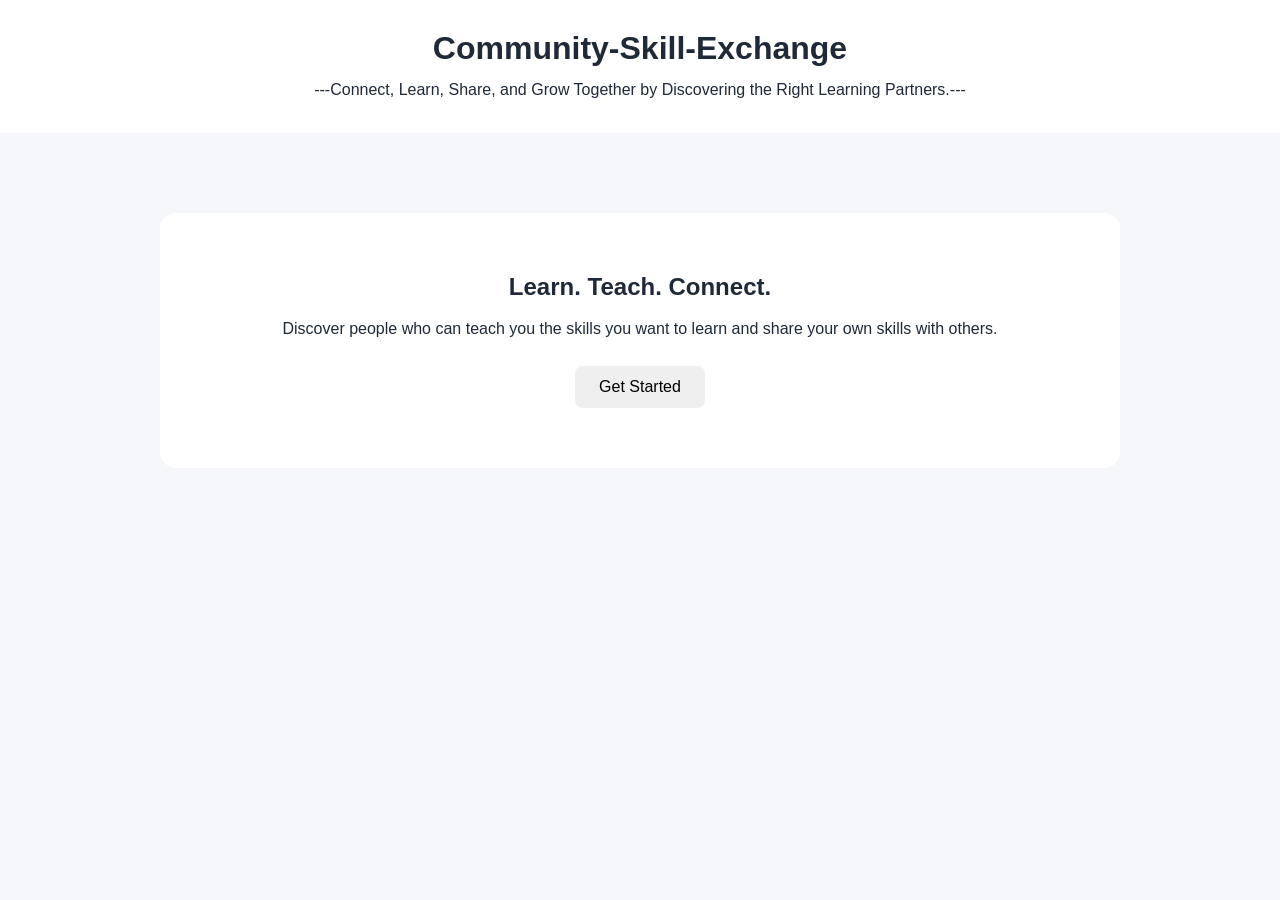
==== index.html @ 58f47a91 "feat: create project foundation" ====
<!DOCTYPE html>
<html lang="en">
<head>
    <meta charset="UTF-8">
    <meta name="viewport" content="width=device-width, initial-scale=1.0">

    <title>SkillConnect</title>

    <link rel="stylesheet" href="css/style.css">
</head>

<body>

    <header>
        <h1>Community-Skill-Exchange</h1>
        <p>
            ---Connect, Learn, Share, and Grow Together by Discovering the Right Learning Partners.---

        </p>
    </header>

    <main>
        <section>
            <h2>Learn. Teach. Connect.</h2>

            <p>
                Discover people who can teach you the skills
                you want to learn and share your own skills
                with others.
            </p>

            <button>Get Started</button>
        </section>
    </main>

    <script src="js/app.js"></script>

</body>
</html>
---- css/style.css ----
* {
    margin: 0;
    padding: 0;
    box-sizing: border-box;
}

body {
    font-family: Arial, sans-serif;
    background: #f5f7fb;
    color: #1f2937;
}

header {
    padding: 30px;
    text-align: center;
    background: #ffffff;
}

main {
    max-width: 1000px;
    margin: 60px auto;
    padding: 20px;
}

section {
    text-align: center;
    padding: 60px 20px;
    background: #ffffff;
    border-radius: 16px;
}

h1 {
    margin-bottom: 10px;
}

h2 {
    margin-bottom: 15px;
}

p {
    line-height: 1.6;
}

button {
    margin-top: 25px;
    padding: 12px 24px;
    border: none;
    border-radius: 8px;
    cursor: pointer;
    font-size: 16px;
}
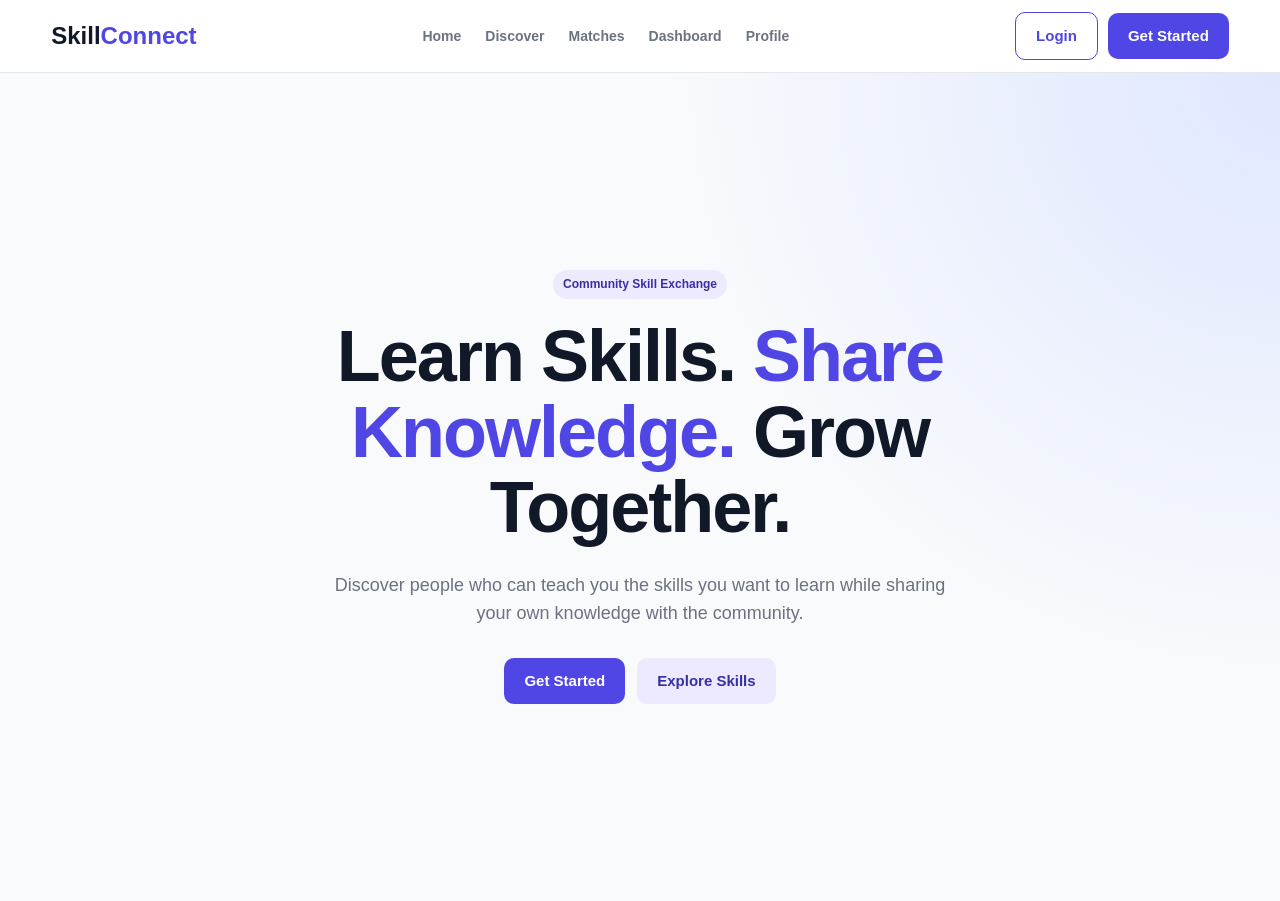
==== commit 9fca4d4d: "feat: add project foundation and navigation" ====
--- a/index.html
+++ b/index.html
@@ -1,39 +1,72 @@
 <!DOCTYPE html>
 <html lang="en">
+
 <head>
     <meta charset="UTF-8">
     <meta name="viewport" content="width=device-width, initial-scale=1.0">
 
-    <title>SkillConnect</title>
+    <title>Community-Skill-Exchange | Learn. Teach. Connect.</title>
 
     <link rel="stylesheet" href="css/style.css">
+    <link rel="stylesheet" href="css/components.css">
+    <link rel="stylesheet" href="css/responsive.css">
 </head>
 
 <body>
 
-    <header>
-        <h1>Community-Skill-Exchange</h1>
-        <p>
-            ---Connect, Learn, Share, and Grow Together by Discovering the Right Learning Partners.---
+    <!-- Navigation -->
+    <div id="navbar"></div>
 
-        </p>
-    </header>
+    <!-- Hero -->
+    <main>
 
-    <main>
-        <section>
-            <h2>Learn. Teach. Connect.</h2>
+        <section class="hero">
 
-            <p>
-                Discover people who can teach you the skills
-                you want to learn and share your own skills
-                with others.
-            </p>
+            <div class="container">
 
-            <button>Get Started</button>
+                <div class="hero-content">
+
+                    <span class="badge badge-primary">
+                        Community Skill Exchange
+                    </span>
+
+                    <h1>
+                        Learn Skills.
+                        <span>Share Knowledge.</span>
+                        Grow Together.
+                    </h1>
+
+                    <p>
+                        Discover people who can teach you the skills
+                        you want to learn while sharing your own
+                        knowledge with the community.
+                    </p>
+
+                    <div class="hero-actions">
+
+                        <a href="register.html"
+                           class="btn btn-primary">
+                            Get Started
+                        </a>
+
+                        <a href="discover.html"
+                           class="btn btn-secondary">
+                            Explore Skills
+                        </a>
+
+                    </div>
+
+                </div>
+
+            </div>
+
         </section>
+
     </main>
 
-    <script src="js/app.js"></script>
+    <!-- JavaScript -->
+    <script src="js/common.js"></script>
 
 </body>
+
 </html>
--- a/css/style.css
+++ b/css/style.css
@@ -1,51 +1,276 @@
+/* =====================================================
+   SKILLCONNECT - GLOBAL STYLES
+   Community Skill Exchange & Learning Network
+   ===================================================== */
+
 * {
     margin: 0;
     padding: 0;
     box-sizing: border-box;
 }
 
+:root {
+    --primary: #4f46e5;
+    --primary-dark: #3730a3;
+    --secondary: #7c3aed;
+
+    --background: #f8fafc;
+    --surface: #ffffff;
+
+    --text-primary: #111827;
+    --text-secondary: #6b7280;
+
+    --border: #e5e7eb;
+
+    --success: #16a34a;
+    --warning: #f59e0b;
+    --danger: #dc2626;
+
+    --radius-sm: 6px;
+    --radius-md: 10px;
+    --radius-lg: 16px;
+
+    --shadow-sm: 0 2px 8px rgba(0, 0, 0, 0.05);
+    --shadow-md: 0 8px 24px rgba(0, 0, 0, 0.08);
+
+    --container: 1200px;
+}
+
+html {
+    scroll-behavior: smooth;
+}
+
 body {
-    font-family: Arial, sans-serif;
-    background: #f5f7fb;
-    color: #1f2937;
-}
-
-header {
-    padding: 30px;
+    font-family: Arial, Helvetica, sans-serif;
+    background: var(--background);
+    color: var(--text-primary);
+    line-height: 1.6;
+}
+
+/* Container */
+
+.container {
+    width: min(92%, var(--container));
+    margin: 0 auto;
+}
+
+/* Links */
+
+a {
+    color: inherit;
+    text-decoration: none;
+}
+
+/* Buttons */
+
+.btn {
+    display: inline-flex;
+    align-items: center;
+    justify-content: center;
+    gap: 8px;
+
+    padding: 11px 20px;
+
+    border: none;
+    border-radius: var(--radius-md);
+
+    font-size: 15px;
+    font-weight: 600;
+
+    cursor: pointer;
+
+    transition: 0.2s ease;
+}
+
+.btn-primary {
+    background: var(--primary);
+    color: white;
+}
+
+.btn-primary:hover {
+    background: var(--primary-dark);
+    transform: translateY(-1px);
+}
+
+.btn-secondary {
+    background: #ede9fe;
+    color: var(--primary-dark);
+}
+
+.btn-outline {
+    background: transparent;
+    color: var(--primary);
+    border: 1px solid var(--primary);
+}
+
+/* Cards */
+
+.card {
+    background: var(--surface);
+    border: 1px solid var(--border);
+    border-radius: var(--radius-lg);
+    padding: 24px;
+    box-shadow: var(--shadow-sm);
+}
+
+/* Forms */
+
+.form-group {
+    margin-bottom: 18px;
+}
+
+.form-label {
+    display: block;
+    margin-bottom: 7px;
+    font-weight: 600;
+}
+
+.form-input,
+.form-select,
+.form-textarea {
+    width: 100%;
+    padding: 12px 14px;
+
+    border: 1px solid var(--border);
+    border-radius: var(--radius-md);
+
+    background: white;
+    color: var(--text-primary);
+
+    font-size: 15px;
+    outline: none;
+
+    transition: 0.2s ease;
+}
+
+.form-input:focus,
+.form-select:focus,
+.form-textarea:focus {
+    border-color: var(--primary);
+    box-shadow: 0 0 0 3px rgba(79, 70, 229, 0.1);
+}
+
+.form-textarea {
+    min-height: 120px;
+    resize: vertical;
+}
+
+/* Page header */
+
+.page-header {
+    margin-bottom: 30px;
+}
+
+.page-header h1 {
+    font-size: 30px;
+    margin-bottom: 6px;
+}
+
+.page-header p {
+    color: var(--text-secondary);
+}
+
+/* Badge */
+
+.badge {
+    display: inline-flex;
+    padding: 5px 10px;
+    border-radius: 999px;
+    font-size: 12px;
+    font-weight: 600;
+}
+
+.badge-primary {
+    background: #ede9fe;
+    color: var(--primary-dark);
+}
+
+.badge-success {
+    background: #dcfce7;
+    color: #166534;
+}
+
+/* Utilities */
+
+.text-center {
     text-align: center;
-    background: #ffffff;
-}
-
-main {
-    max-width: 1000px;
-    margin: 60px auto;
-    padding: 20px;
-}
-
-section {
+}
+
+.text-muted {
+    color: var(--text-secondary);
+}
+
+.hidden {
+    display: none !important;
+}
+/* =====================================================
+   HERO
+   ===================================================== */
+
+.hero {
+    min-height: calc(100vh - 72px);
+
+    display: flex;
+    align-items: center;
+
+    background:
+        radial-gradient(
+            circle at top right,
+            #e0e7ff,
+            transparent 40%
+        );
+}
+
+.hero-content {
+    max-width: 760px;
     text-align: center;
-    padding: 60px 20px;
-    background: #ffffff;
-    border-radius: 16px;
-}
-
-h1 {
-    margin-bottom: 10px;
-}
-
-h2 {
-    margin-bottom: 15px;
-}
-
-p {
-    line-height: 1.6;
-}
-
-button {
-    margin-top: 25px;
-    padding: 12px 24px;
-    border: none;
-    border-radius: 8px;
-    cursor: pointer;
-    font-size: 16px;
+    margin: 0 auto;
+}
+
+.hero h1 {
+    margin-top: 20px;
+    font-size: clamp(42px, 6vw, 72px);
+    line-height: 1.05;
+    letter-spacing: -2px;
+}
+
+.hero h1 span {
+    color: var(--primary);
+}
+
+.hero p {
+    max-width: 650px;
+    margin: 25px auto;
+    color: var(--text-secondary);
+    font-size: 18px;
+}
+
+.hero-actions {
+    display: flex;
+    justify-content: center;
+    gap: 12px;
+    margin-top: 30px;
+}
+
+@media (max-width: 600px) {
+
+    .hero {
+        min-height: calc(100vh - 64px);
+    }
+
+    .hero h1 {
+        font-size: 42px;
+    }
+
+    .hero p {
+        font-size: 16px;
+    }
+
+    .hero-actions {
+        flex-direction: column;
+    }
+
+    .hero-actions .btn {
+        width: 100%;
+    }
 }
--- a/css/components.css
+++ b/css/components.css
@@ -0,0 +1,54 @@
+/* =====================================================
+   NAVBAR
+   ===================================================== */
+
+.navbar {
+    background: #ffffff;
+    border-bottom: 1px solid var(--border);
+    position: sticky;
+    top: 0;
+    z-index: 1000;
+}
+
+.navbar-content {
+    min-height: 72px;
+
+    display: flex;
+    align-items: center;
+    justify-content: space-between;
+
+    gap: 30px;
+}
+
+.logo {
+    font-size: 24px;
+    font-weight: 800;
+    color: var(--text-primary);
+}
+
+.logo span {
+    color: var(--primary);
+}
+
+.nav-links {
+    display: flex;
+    align-items: center;
+    gap: 24px;
+}
+
+.nav-links a {
+    color: var(--text-secondary);
+    font-size: 14px;
+    font-weight: 600;
+    transition: 0.2s ease;
+}
+
+.nav-links a:hover {
+    color: var(--primary);
+}
+
+.nav-actions {
+    display: flex;
+    align-items: center;
+    gap: 10px;
+}
--- a/css/responsive.css
+++ b/css/responsive.css
@@ -0,0 +1,29 @@
+@media (max-width: 900px) {
+
+    .nav-links {
+        display: none;
+    }
+
+    .navbar-content {
+        min-height: 64px;
+    }
+
+    .page-header h1 {
+        font-size: 26px;
+    }
+}
+
+@media (max-width: 500px) {
+
+    .nav-actions .btn-outline {
+        display: none;
+    }
+
+    .logo {
+        font-size: 20px;
+    }
+
+    .card {
+        padding: 18px;
+    }
+}
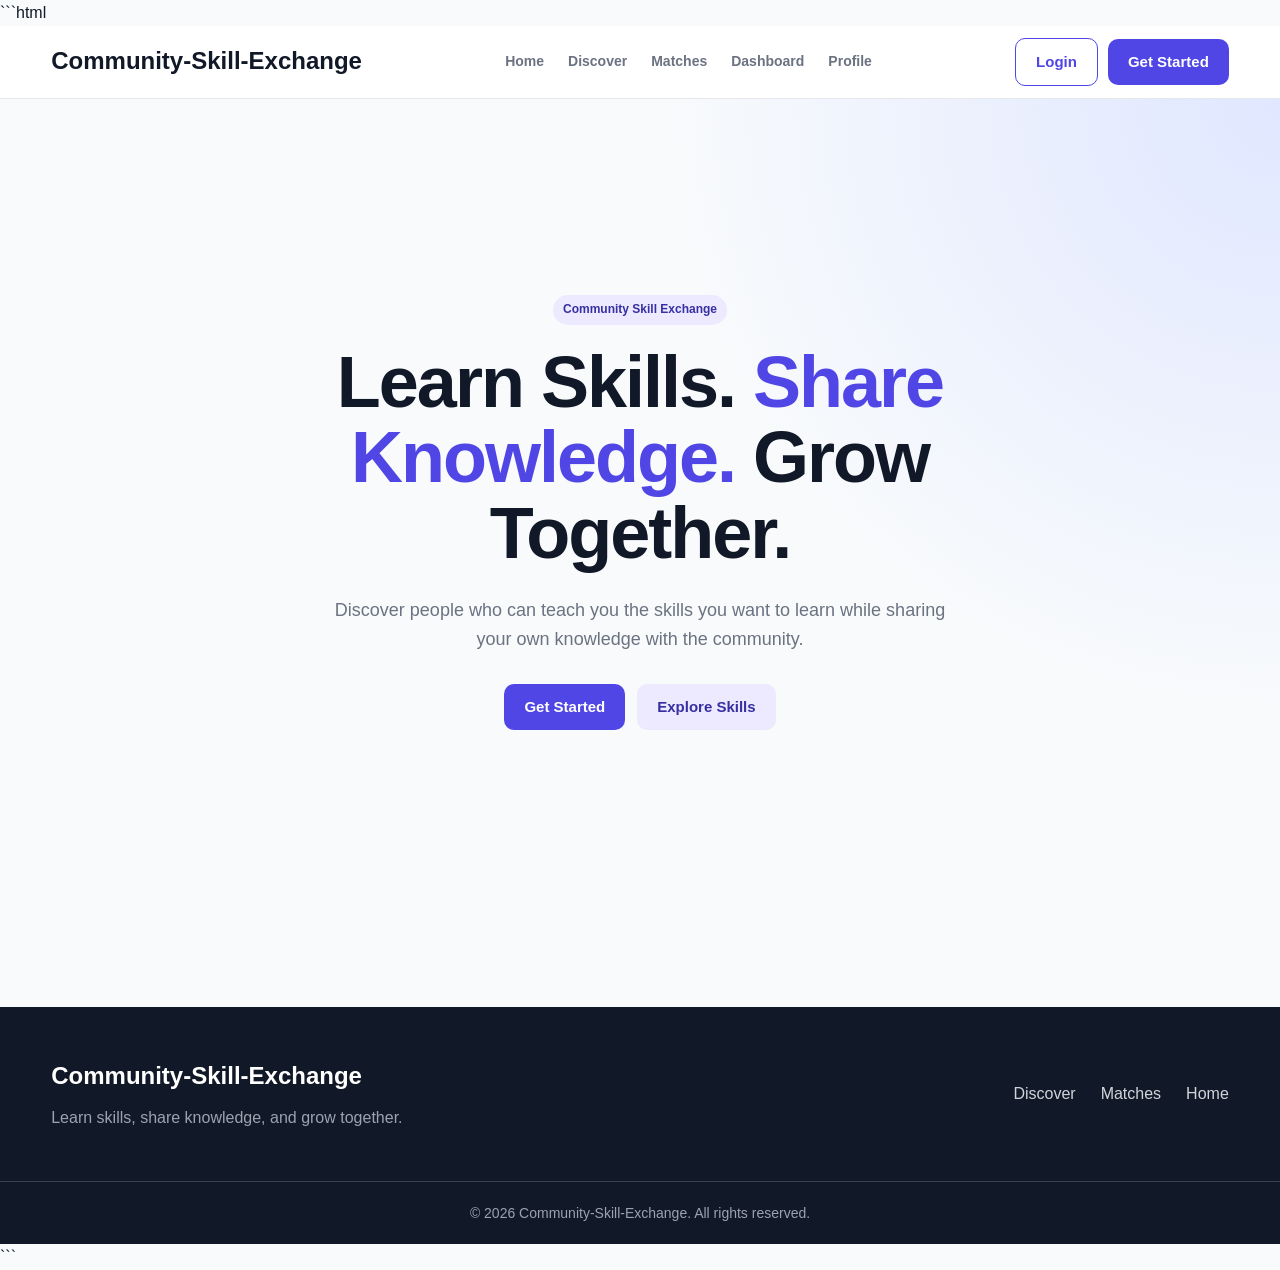
==== commit 2f154707: "chore: finalize project branding and foundation" ====
--- a/index.html
+++ b/index.html
@@ -1,3 +1,4 @@
+```html
 <!DOCTYPE html>
 <html lang="en">
 
@@ -17,7 +18,7 @@
     <!-- Navigation -->
     <div id="navbar"></div>
 
-    <!-- Hero -->
+    <!-- Hero Section -->
     <main>
 
         <section class="hero">
@@ -64,9 +65,15 @@
 
     </main>
 
+    <!-- Footer -->
+    <div id="footer"></div>
+
     <!-- JavaScript -->
+    <script src="js/storage.js"></script>
     <script src="js/common.js"></script>
+    <script src="js/app.js"></script>
 
 </body>
 
-</html>+</html>
+```
--- a/css/components.css
+++ b/css/components.css
@@ -51,4 +51,56 @@
     display: flex;
     align-items: center;
     gap: 10px;
+}
+/* =====================================================
+   FOOTER
+   ===================================================== */
+
+.footer {
+    margin-top: 80px;
+    background: #111827;
+    color: #ffffff;
+}
+
+.footer-content {
+    padding: 50px 0;
+
+    display: flex;
+    justify-content: space-between;
+    gap: 40px;
+}
+
+.footer .logo {
+    color: #ffffff;
+}
+
+.footer p {
+    margin-top: 10px;
+    color: #9ca3af;
+}
+
+.footer-links {
+    display: flex;
+    gap: 25px;
+    align-items: center;
+}
+
+.footer-links a {
+    color: #d1d5db;
+    transition: 0.2s ease;
+}
+
+.footer-links a:hover {
+    color: #ffffff;
+}
+
+.footer-bottom {
+    border-top: 1px solid #374151;
+    padding: 20px;
+    text-align: center;
+}
+
+.footer-bottom p {
+    margin: 0;
+    font-size: 14px;
 }
--- a/css/responsive.css
+++ b/css/responsive.css
@@ -26,4 +26,15 @@
     .card {
         padding: 18px;
     }
+}
+@media (max-width: 700px) {
+
+    .footer-content {
+        flex-direction: column;
+    }
+
+    .footer-links {
+        flex-wrap: wrap;
+        gap: 15px;
+    }
 }
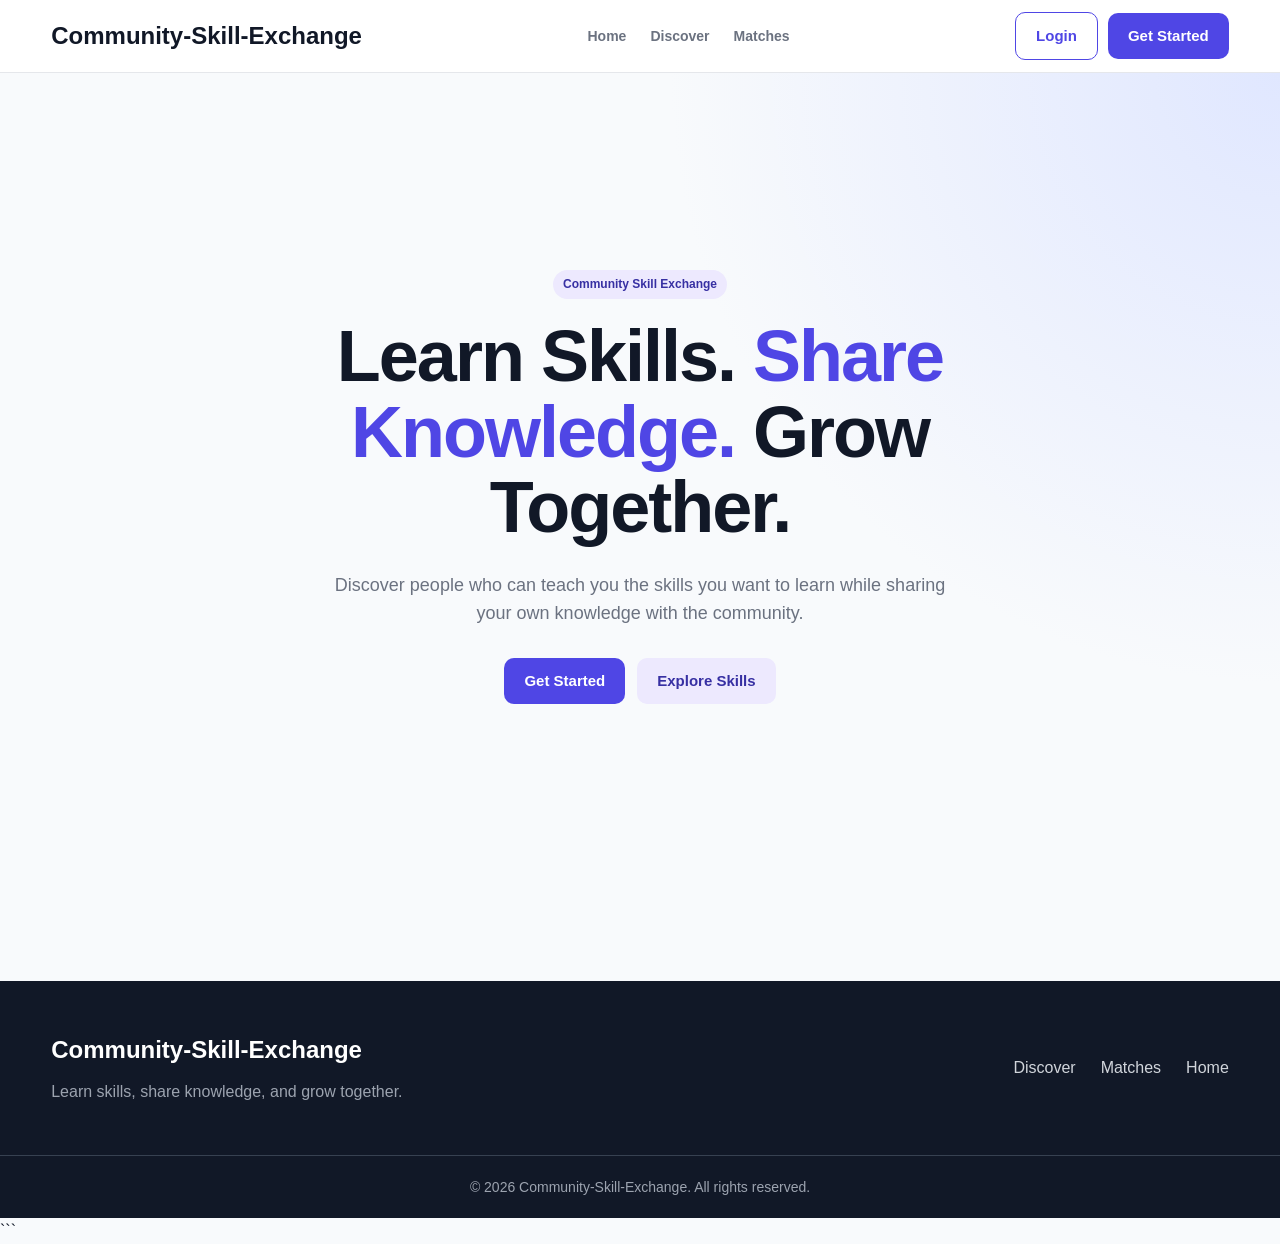
==== commit 2cf52b86: "Complete authentication system" ====
--- a/index.html
+++ b/index.html
@@ -1,4 +1,4 @@
-```html
+
 <!DOCTYPE html>
 <html lang="en">
 
--- a/css/components.css
+++ b/css/components.css
@@ -103,4 +103,419 @@
 .footer-bottom p {
     margin: 0;
     font-size: 14px;
+}
+/* =====================================================
+   AUTHENTICATION
+   ===================================================== */
+
+.auth-page {
+    min-height: calc(100vh - 72px);
+
+    display: flex;
+    align-items: center;
+
+    padding: 60px 0;
+
+    background:
+        radial-gradient(
+            circle at top left,
+            #e0e7ff,
+            transparent 35%
+        );
+}
+
+.auth-container {
+    max-width: 1050px;
+    margin: 0 auto;
+
+    display: grid;
+    grid-template-columns: 1fr 1fr;
+
+    gap: 60px;
+    align-items: center;
+}
+
+
+/* Authentication information */
+
+.auth-info {
+    padding: 20px;
+}
+
+.auth-info h1 {
+    margin-top: 20px;
+
+    font-size: clamp(42px, 5vw, 64px);
+    line-height: 1.05;
+    letter-spacing: -2px;
+}
+
+.auth-info h1 span {
+    color: var(--primary);
+}
+
+.auth-info > p {
+    margin-top: 24px;
+
+    max-width: 500px;
+
+    color: var(--text-secondary);
+    font-size: 17px;
+}
+
+
+/* Benefits */
+
+.auth-benefits {
+    margin-top: 35px;
+
+    display: flex;
+    flex-direction: column;
+    gap: 20px;
+}
+
+.benefit-item {
+    display: flex;
+    gap: 14px;
+    align-items: flex-start;
+}
+
+.benefit-icon {
+    width: 30px;
+    height: 30px;
+
+    display: flex;
+    align-items: center;
+    justify-content: center;
+
+    flex-shrink: 0;
+
+    border-radius: 50%;
+
+    background: #ede9fe;
+    color: var(--primary);
+
+    font-weight: 700;
+}
+
+.benefit-item h3 {
+    font-size: 16px;
+    margin-bottom: 3px;
+}
+
+.benefit-item p {
+    color: var(--text-secondary);
+    font-size: 14px;
+}
+
+
+/* Authentication card */
+
+.auth-card {
+    background: var(--surface);
+
+    padding: 38px;
+
+    border: 1px solid var(--border);
+    border-radius: var(--radius-lg);
+
+    box-shadow: var(--shadow-md);
+}
+
+.auth-header {
+    margin-bottom: 28px;
+}
+
+.auth-header h2 {
+    font-size: 28px;
+    margin-bottom: 6px;
+}
+
+.auth-header p {
+    color: var(--text-secondary);
+}
+
+
+/* Checkbox */
+
+.form-checkbox {
+    display: flex;
+    align-items: flex-start;
+    gap: 9px;
+
+    margin-bottom: 20px;
+
+    font-size: 14px;
+    color: var(--text-secondary);
+}
+
+.form-checkbox input {
+    margin-top: 4px;
+}
+
+
+/* Submit button */
+
+.auth-submit {
+    width: 100%;
+}
+
+
+/* Authentication messages */
+
+.auth-message {
+    min-height: 20px;
+
+    margin-bottom: 15px;
+
+    font-size: 14px;
+    font-weight: 600;
+}
+
+.auth-message.success {
+    color: var(--success);
+}
+
+.auth-message.error {
+    color: var(--danger);
+}
+
+
+/* Authentication footer */
+
+.auth-footer {
+    margin-top: 25px;
+
+    padding-top: 20px;
+
+    border-top: 1px solid var(--border);
+
+    text-align: center;
+}
+
+.auth-footer p {
+    color: var(--text-secondary);
+    font-size: 14px;
+}
+
+.auth-footer a {
+    color: var(--primary);
+    font-weight: 600;
+}
+/* =====================================================
+   LOGIN PAGE
+   ===================================================== */
+
+/* =====================================================
+   AUTH SECTION
+   ===================================================== */
+
+.auth-section {
+    min-height: calc(100vh - 140px);
+    display: flex;
+    align-items: center;
+    justify-content: center;
+    padding: 60px 20px;
+}
+
+/* =====================================================
+   AUTHENTICATION LAYOUT
+   ===================================================== */
+
+.auth-page {
+    min-height: calc(100vh - 140px);
+    padding: 60px 20px;
+    display: flex;
+    align-items: center;
+}
+
+.auth-page .auth-container {
+    width: 100%;
+    max-width: 1050px;
+    margin: 0 auto;
+
+    display: grid;
+    grid-template-columns: 1fr 420px;
+    gap: 70px;
+    align-items: center;
+}
+
+/* Left information section */
+
+.auth-info {
+    padding: 20px;
+}
+
+.auth-info h1 {
+    font-size: 4rem;
+    line-height: 1.05;
+    margin: 25px 0;
+}
+
+.auth-info h1 span {
+    color: var(--primary-color);
+}
+
+.auth-info > p {
+    max-width: 560px;
+    font-size: 1.05rem;
+    line-height: 1.7;
+    color: var(--text-secondary);
+}
+
+/* Benefits */
+
+.auth-benefits {
+    margin-top: 35px;
+}
+
+.benefit-item {
+    display: flex;
+    gap: 15px;
+    margin-bottom: 22px;
+}
+
+.benefit-icon {
+    width: 32px;
+    height: 32px;
+    flex-shrink: 0;
+
+    display: flex;
+    align-items: center;
+    justify-content: center;
+
+    border-radius: 50%;
+    background: var(--primary-light);
+    color: var(--primary-color);
+    font-weight: 700;
+}
+
+.benefit-item h3 {
+    margin: 0 0 5px;
+}
+
+.benefit-item p {
+    margin: 0;
+    color: var(--text-secondary);
+}
+
+/* Registration card */
+
+.auth-page .auth-card {
+    width: 100%;
+    box-sizing: border-box;
+
+    background: var(--bg-card);
+    border: 1px solid var(--border-color);
+    border-radius: 18px;
+    padding: 35px;
+
+    box-shadow: var(--shadow-md);
+}
+
+.auth-page .auth-header {
+    text-align: center;
+    margin-bottom: 30px;
+}
+
+.auth-page .auth-header h2 {
+    margin: 0 0 10px;
+}
+
+.auth-page .auth-header p {
+    margin: 0;
+    color: var(--text-secondary);
+}
+
+/* Form */
+
+.auth-page .form-group {
+    width: 100%;
+    margin-bottom: 20px;
+}
+
+.auth-page .form-input {
+    width: 100%;
+    box-sizing: border-box;
+}
+
+.auth-submit {
+    width: 100%;
+    margin-top: 10px;
+}
+
+.auth-footer {
+    text-align: center;
+    margin-top: 24px;
+}
+
+.auth-footer p {
+    color: var(--text-secondary);
+}
+
+.auth-footer a {
+    color: var(--primary-color);
+    font-weight: 600;
+    text-decoration: none;
+}
+
+.auth-footer a:hover {
+    text-decoration: underline;
+}
+
+/* Login page only */
+.login-page .auth-container {
+    max-width: 480px;
+}
+
+/* Registration page */
+.register-page .auth-container {
+    max-width: 1050px;
+    margin: 0 auto;
+}
+
+.auth-header {
+    text-align: center;
+    margin-bottom: 30px;
+}
+
+.auth-header h1 {
+    margin: 18px 0 10px;
+}
+
+.auth-header p {
+    color: var(--text-secondary);
+    line-height: 1.6;
+}
+
+.auth-card {
+    background: var(--bg-card);
+    border: 1px solid var(--border-color);
+    border-radius: 16px;
+    padding: 32px;
+    box-shadow: var(--shadow-md);
+}
+
+.btn-full {
+    width: 100%;
+    margin-top: 10px;
+}
+
+.auth-footer {
+    text-align: center;
+    margin-top: 24px;
+}
+
+.auth-footer p {
+    color: var(--text-secondary);
+}
+
+.auth-footer a {
+    color: var(--primary-color);
+    font-weight: 600;
+    text-decoration: none;
+}
+
+.auth-footer a:hover {
+    text-decoration: underline;
 }
--- a/css/responsive.css
+++ b/css/responsive.css
@@ -37,4 +37,98 @@
         flex-wrap: wrap;
         gap: 15px;
     }
+}
+/* =====================================================
+   AUTHENTICATION RESPONSIVE
+   ===================================================== */
+
+@media (max-width: 850px) {
+
+    .auth-container {
+        grid-template-columns: 1fr;
+        gap: 30px;
+        max-width: 600px;
+    }
+
+    .auth-info {
+        text-align: center;
+    }
+
+    .auth-info > p {
+        margin-left: auto;
+        margin-right: auto;
+    }
+
+    .auth-benefits {
+        text-align: left;
+    }
+}
+
+
+@media (max-width: 500px) {
+
+    .auth-page {
+        padding: 30px 0;
+    }
+
+    .auth-card {
+        padding: 25px 20px;
+    }
+
+    .auth-info h1 {
+        font-size: 42px;
+    }
+
+    .auth-header h2 {
+        font-size: 24px;
+    }
+}
+/* =====================================================
+   AUTH RESPONSIVE
+   ===================================================== */
+
+@media (max-width: 900px) {
+
+    .auth-page .auth-container {
+        grid-template-columns: 1fr;
+        max-width: 600px;
+        gap: 30px;
+    }
+
+    .auth-info {
+        text-align: center;
+    }
+
+    .auth-info > p {
+        margin-left: auto;
+        margin-right: auto;
+    }
+
+    .benefit-item {
+        text-align: left;
+    }
+
+    .auth-info h1 {
+        font-size: 3rem;
+    }
+}
+
+
+@media (max-width: 600px) {
+
+    .auth-page {
+        padding: 40px 15px;
+    }
+
+    .auth-page .auth-card {
+        padding: 25px 20px;
+    }
+
+    .auth-info {
+        padding: 10px;
+    }
+
+    .auth-info h1 {
+        font-size: 2.4rem;
+    }
 }
